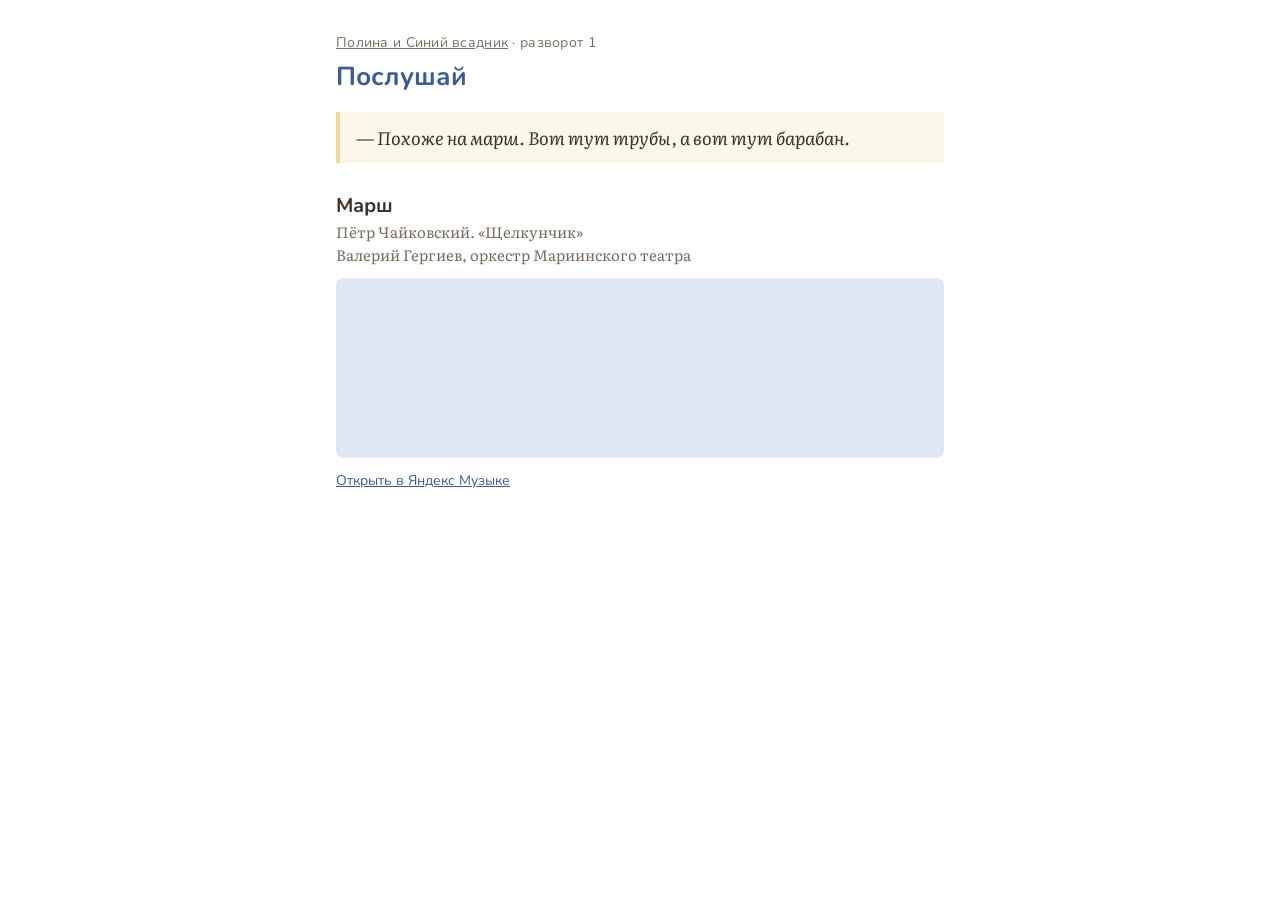
==== 1/index.html @ 91b207e4 "Сайт музыки для QR-кодов книги (собран 11_Сайт_музыки/build_site.py) Co-Authored-By: Claude Opus 5.5" ====
<!doctype html>
<html lang="ru">
<head>
<meta charset="utf-8">
<meta name="viewport" content="width=device-width, initial-scale=1">
<meta name="robots" content="noindex, nofollow">
<title>Полина и Синий всадник · разворот 1</title>
<link rel="preconnect" href="https://fonts.googleapis.com">
<link rel="stylesheet" href="https://fonts.googleapis.com/css2?family=Literata:ital@0;1&family=Nunito:wght@600;700&display=swap">
<link rel="stylesheet" href="../style.css">
</head>
<body>
<main>
<p class="book"><a href="../">Полина и Синий всадник</a> · разворот 1</p>
<h1>Послушай</h1>
<blockquote>— Похоже на марш. Вот тут трубы, а вот тут барабан.</blockquote>
<section class="piece">
<h2>Марш</h2>
<p class="work">Пётр Чайковский. «Щелкунчик»</p>
<p class="who">Валерий Гергиев, оркестр Мариинского театра</p>
<iframe src="https://music.yandex.ru/iframe/album/19597503/track/9443150" loading="lazy" allow="autoplay; encrypted-media" title="Марш"></iframe>
<a class="open" href="https://music.yandex.ru/album/19597503/track/9443150">Открыть в Яндекс Музыке</a>
</section>
</main>
</body>
</html>
---- style.css ----
:root {
  --paper: #ffffff; --ink: #3b332b; --ink-soft: #7a6d60;
  --rider: #3c5b94; --rider-bg: #e2e8f3; --mane: #efd98a;
  color-scheme: light;
}
* { box-sizing: border-box; }
body { margin: 0; background: var(--paper); color: var(--ink);
  font-family: "Literata", "PT Serif", Georgia, serif; font-size: 18px; line-height: 1.5; }
main { max-width: 640px; margin: 0 auto; padding: 32px 16px 48px; }
.book { font-family: "Nunito", "Segoe UI", sans-serif; font-size: 14px; color: var(--ink-soft);
  letter-spacing: .02em; margin: 0 0 4px; }
.book a { color: inherit; }
h1 { font-family: "Nunito", "Segoe UI", sans-serif; font-weight: 700; font-size: 26px;
  color: var(--rider); margin: 0 0 16px; }
blockquote { margin: 0 0 28px; padding: 12px 16px; border-left: 4px solid var(--mane);
  background: #fbf7ea; font-style: italic; }
.piece { margin: 0 0 32px; }
.piece h2 { font-family: "Nunito", "Segoe UI", sans-serif; font-size: 20px; margin: 0; }
.piece .work, .piece .who { margin: 0; color: var(--ink-soft); font-size: 15px; }
.piece iframe { display: block; width: 100%; height: 180px; border: 0; margin: 12px 0 6px;
  border-radius: 8px; background: var(--rider-bg); }
.piece .open { font-family: "Nunito", "Segoe UI", sans-serif; font-size: 14px; color: var(--rider); }
.spread { margin: 0 0 40px; }
.spread > h2 { font-family: "Nunito", "Segoe UI", sans-serif; font-size: 16px; color: var(--ink-soft);
  font-weight: 600; margin: 0 0 8px; }
.spread > h2 a { color: inherit; }
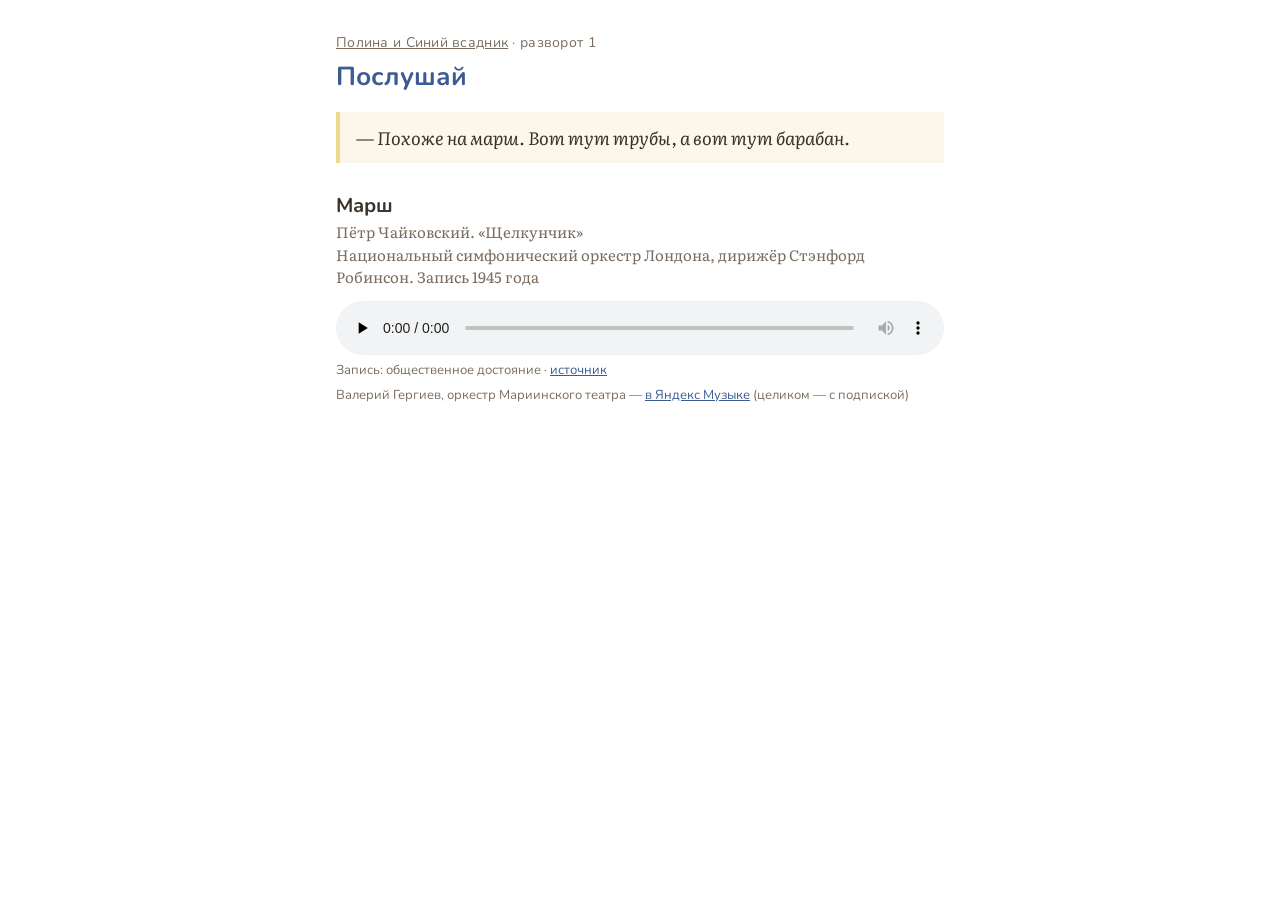
==== commit 2c53eb2b: "Свои свободные записи вместо плеера Яндекса (без подписки он играет 15 секунд): Марш — Робинсон 1945" ====
--- a/1/index.html
+++ b/1/index.html
@@ -17,9 +17,10 @@
 <section class="piece">
 <h2>Марш</h2>
 <p class="work">Пётр Чайковский. «Щелкунчик»</p>
-<p class="who">Валерий Гергиев, оркестр Мариинского театра</p>
-<iframe src="https://music.yandex.ru/iframe/album/19597503/track/9443150" loading="lazy" allow="autoplay; encrypted-media" title="Марш"></iframe>
-<a class="open" href="https://music.yandex.ru/album/19597503/track/9443150">Открыть в Яндекс Музыке</a>
+<p class="who">Национальный симфонический оркестр Лондона, дирижёр Стэнфорд Робинсон. Запись 1945 года</p>
+<audio controls preload="none" src="../audio/marsh-shchelkunchik-robinson-1945.mp3"></audio>
+<p class="credit">Запись: общественное достояние · <a href="https://commons.wikimedia.org/wiki/File:PDP-CH_-_National_Symphony_Orchestra_of_London_-_Stanford_Robinson,_conductor_-_The_Nutcracker_Suite,_Op._71_-_Miniature_Overture,_March_-_Tchaikovsky_-_Decca-k1142-ar9056.flac">источник</a></p>
+<p class="other">Валерий Гергиев, оркестр Мариинского театра — <a href="https://music.yandex.ru/album/19597503/track/9443150">в Яндекс Музыке</a> (целиком — с подпиской)</p>
 </section>
 </main>
 </body>
--- a/style.css
+++ b/style.css
@@ -17,9 +17,10 @@
 .piece { margin: 0 0 32px; }
 .piece h2 { font-family: "Nunito", "Segoe UI", sans-serif; font-size: 20px; margin: 0; }
 .piece .work, .piece .who { margin: 0; color: var(--ink-soft); font-size: 15px; }
-.piece iframe { display: block; width: 100%; height: 180px; border: 0; margin: 12px 0 6px;
-  border-radius: 8px; background: var(--rider-bg); }
-.piece .open { font-family: "Nunito", "Segoe UI", sans-serif; font-size: 14px; color: var(--rider); }
+.piece audio { display: block; width: 100%; margin: 12px 0 6px; }
+.piece .credit { margin: 0; font-family: "Nunito", "Segoe UI", sans-serif; font-size: 13px; color: var(--ink-soft); }
+.piece .credit a, .piece .other a { color: var(--rider); }
+.piece .other { margin: 6px 0 0; font-family: "Nunito", "Segoe UI", sans-serif; font-size: 13px; color: var(--ink-soft); }
 .spread { margin: 0 0 40px; }
 .spread > h2 { font-family: "Nunito", "Segoe UI", sans-serif; font-size: 16px; color: var(--ink-soft);
   font-weight: 600; margin: 0 0 8px; }
